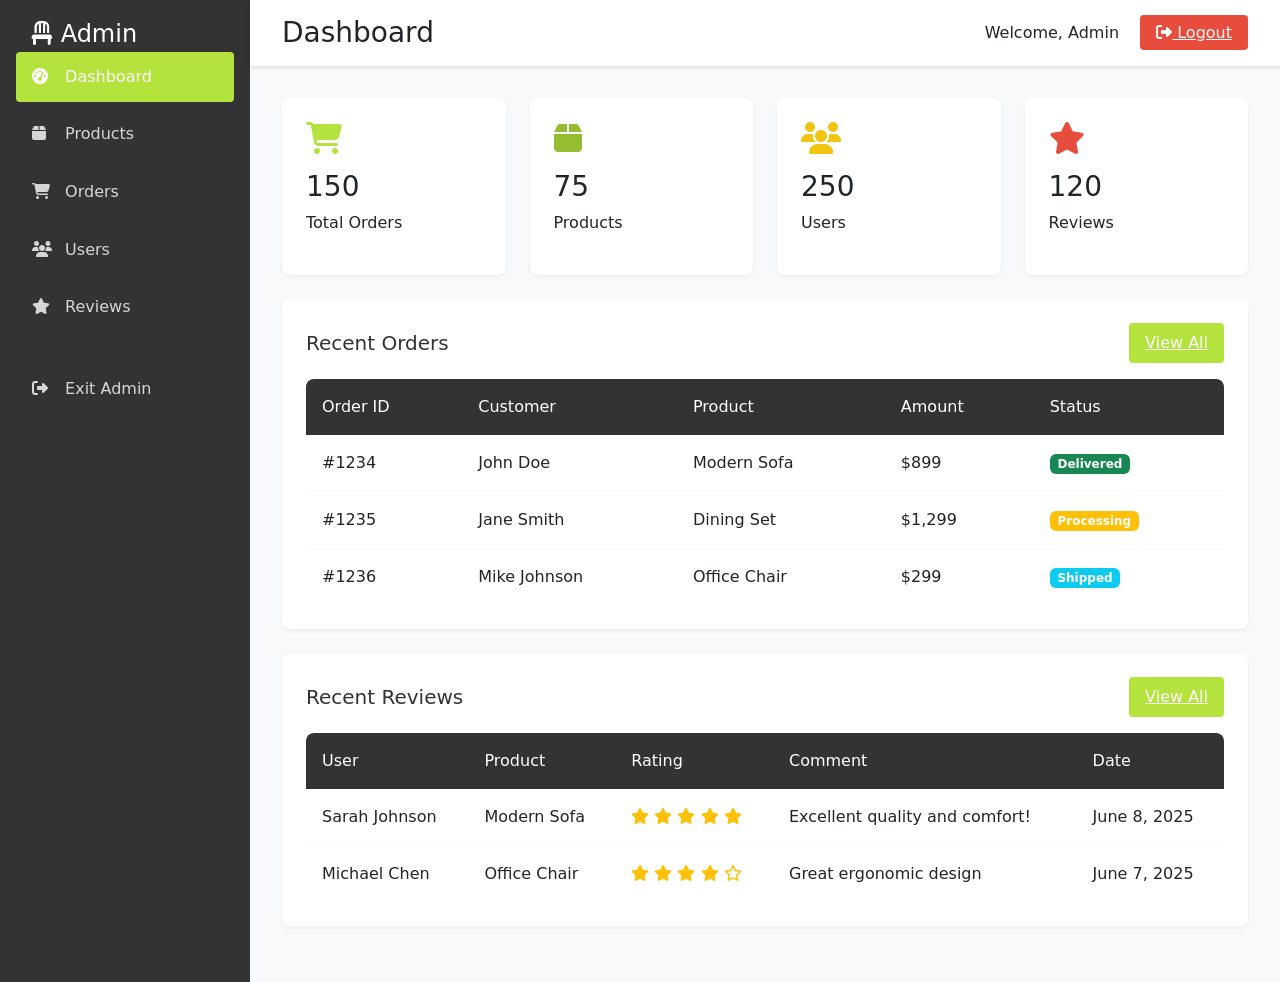
==== admin/index.html @ de06dd8b "Add admin dashboard pages and styles for product, order, and review management" ====
<!DOCTYPE html>
<html lang="en">
  <head>
    <meta charset="UTF-8" />
    <meta name="viewport" content="width=device-width, initial-scale=1.0" />
    <title>Admin Dashboard - Modern Furniture Store</title>
    <!-- Bootstrap 5 CSS -->
    <link
      href="https://cdn.jsdelivr.net/npm/bootstrap@5.3.0/dist/css/bootstrap.min.css"
      rel="stylesheet"
    />
    <!-- Font Awesome -->
    <link
      rel="stylesheet"
      href="https://cdnjs.cloudflare.com/ajax/libs/font-awesome/6.4.0/css/all.min.css"
    />
    <!-- Custom CSS -->
    <link rel="stylesheet" href="../assets/css/colors.css" />
    <link rel="stylesheet" href="../assets/css/admin/admin.css" />
  </head>
  <body>
    <div class="admin-wrapper">
      <!-- Sidebar -->
      <nav class="admin-sidebar">
        <a class="navbar-brand" href="index.html">
          <i class="fas fa-chair"></i> Admin
        </a>
        <ul class="nav flex-column">
          <li class="nav-item">
            <a class="nav-link active" href="index.html">
              <i class="fas fa-tachometer-alt"></i> Dashboard
            </a>
          </li>
          <li class="nav-item">
            <a class="nav-link" href="products.html">
              <i class="fas fa-box"></i> Products
            </a>
          </li>
          <li class="nav-item">
            <a class="nav-link" href="orders.html">
              <i class="fas fa-shopping-cart"></i> Orders
            </a>
          </li>
          <li class="nav-item">
            <a class="nav-link" href="users.html">
              <i class="fas fa-users"></i> Users
            </a>
          </li>
          <li class="nav-item">
            <a class="nav-link" href="reviews.html">
              <i class="fas fa-star"></i> Reviews
            </a>
          </li>
          <li class="nav-item mt-4">
            <a class="nav-link" href="../index.html">
              <i class="fas fa-sign-out-alt"></i> Exit Admin
            </a>
          </li>
        </ul>
      </nav>

      <!-- Main Content -->
      <main class="admin-main">
        <!-- Header -->
        <header class="admin-header">
          <h1 class="h3 m-0">Dashboard</h1>
          <div class="admin-header-right">
            <span class="me-3">Welcome, Admin</span>
            <a href="#" class="admin-btn admin-btn-danger">
              <i class="fas fa-sign-out-alt"></i> Logout
            </a>
          </div>
        </header>

        <!-- Stats Row -->
        <div class="row">
          <div class="col-md-3">
            <div class="stats-card primary">
              <i class="fas fa-shopping-cart"></i>
              <h3>150</h3>
              <p>Total Orders</p>
            </div>
          </div>
          <div class="col-md-3">
            <div class="stats-card success">
              <i class="fas fa-box"></i>
              <h3>75</h3>
              <p>Products</p>
            </div>
          </div>
          <div class="col-md-3">
            <div class="stats-card warning">
              <i class="fas fa-users"></i>
              <h3>250</h3>
              <p>Users</p>
            </div>
          </div>
          <div class="col-md-3">
            <div class="stats-card danger">
              <i class="fas fa-star"></i>
              <h3>120</h3>
              <p>Reviews</p>
            </div>
          </div>
        </div>

        <!-- Recent Orders -->
        <div class="admin-card">
          <div class="admin-card-header">
            <h2 class="admin-card-title">Recent Orders</h2>
            <a href="orders.html" class="admin-btn admin-btn-primary"
              >View All</a
            >
          </div>
          <div class="table-responsive">
            <table class="admin-table">
              <thead>
                <tr>
                  <th>Order ID</th>
                  <th>Customer</th>
                  <th>Product</th>
                  <th>Amount</th>
                  <th>Status</th>
                </tr>
              </thead>
              <tbody>
                <tr>
                  <td>#1234</td>
                  <td>John Doe</td>
                  <td>Modern Sofa</td>
                  <td>$899</td>
                  <td><span class="badge bg-success">Delivered</span></td>
                </tr>
                <tr>
                  <td>#1235</td>
                  <td>Jane Smith</td>
                  <td>Dining Set</td>
                  <td>$1,299</td>
                  <td><span class="badge bg-warning">Processing</span></td>
                </tr>
                <tr>
                  <td>#1236</td>
                  <td>Mike Johnson</td>
                  <td>Office Chair</td>
                  <td>$299</td>
                  <td><span class="badge bg-info">Shipped</span></td>
                </tr>
              </tbody>
            </table>
          </div>
        </div>

        <!-- Recent Reviews -->
        <div class="admin-card">
          <div class="admin-card-header">
            <h2 class="admin-card-title">Recent Reviews</h2>
            <a href="reviews.html" class="admin-btn admin-btn-primary"
              >View All</a
            >
          </div>
          <div class="table-responsive">
            <table class="admin-table">
              <thead>
                <tr>
                  <th>User</th>
                  <th>Product</th>
                  <th>Rating</th>
                  <th>Comment</th>
                  <th>Date</th>
                </tr>
              </thead>
              <tbody>
                <tr>
                  <td>Sarah Johnson</td>
                  <td>Modern Sofa</td>
                  <td>
                    <i class="fas fa-star text-warning"></i>
                    <i class="fas fa-star text-warning"></i>
                    <i class="fas fa-star text-warning"></i>
                    <i class="fas fa-star text-warning"></i>
                    <i class="fas fa-star text-warning"></i>
                  </td>
                  <td>Excellent quality and comfort!</td>
                  <td>June 8, 2025</td>
                </tr>
                <tr>
                  <td>Michael Chen</td>
                  <td>Office Chair</td>
                  <td>
                    <i class="fas fa-star text-warning"></i>
                    <i class="fas fa-star text-warning"></i>
                    <i class="fas fa-star text-warning"></i>
                    <i class="fas fa-star text-warning"></i>
                    <i class="far fa-star text-warning"></i>
                  </td>
                  <td>Great ergonomic design</td>
                  <td>June 7, 2025</td>
                </tr>
              </tbody>
            </table>
          </div>
        </div>
      </main>
    </div>

    <!-- Bootstrap JS -->
    <script src="https://cdn.jsdelivr.net/npm/bootstrap@5.3.0/dist/js/bootstrap.bundle.min.js"></script>
  </body>
</html>
---- assets/css/colors.css ----
:root {
    --primary-color: #333333;
    --secondary-color: #666666;
    --accent-color: #B4E33D;
    --text-color: #333333;
    --background-color: #FFFFFF;
    --footer-background: #F8F9FA;
    --card-background: #FFF8E7;
    --button-hover: #95BD32;
}
---- assets/css/admin/admin.css ----
/* Admin Dashboard Styles */
:root {
    --admin-primary: #333333;
    --admin-secondary: #666666;
    --admin-accent: #B4E33D;
    --admin-success: #95BD32;
    --admin-warning: #f1c40f;
    --admin-danger: #e74c3c;
    --admin-light: #F8F9FA;
    --admin-dark: #333333;
}

/* Admin Layout */
.admin-wrapper {
    display: flex;
    min-height: 100vh;
}

/* Sidebar */
.admin-sidebar {
    width: 250px;
    background-color: var(--admin-primary);
    color: white;
    padding: 1rem;
}

.admin-sidebar .navbar-brand {
    color: white;
    font-size: 1.5rem;
    padding: 1rem;
    margin-bottom: 2rem;
}

.admin-sidebar .nav-link {
    color: rgba(255, 255, 255, 0.8);
    padding: 0.8rem 1rem;
    margin-bottom: 0.5rem;
    border-radius: 0.25rem;
    transition: all 0.3s ease;
}

.admin-sidebar .nav-link:hover,
.admin-sidebar .nav-link.active {
    background-color: var(--admin-accent);
    color: white;
}

.admin-sidebar .nav-link i {
    margin-right: 0.5rem;
    width: 20px;
}

/* Main Content */
.admin-main {
    flex: 1;
    background-color: var(--admin-light);
    padding: 2rem;
}

.admin-header {
    background-color: white;
    padding: 1rem 2rem;
    margin: -2rem -2rem 2rem;
    box-shadow: 0 2px 4px rgba(0,0,0,0.1);
    display: flex;
    justify-content: space-between;
    align-items: center;
}

/* Cards */
.admin-card {
    background: white;
    border-radius: 0.5rem;
    padding: 1.5rem;
    margin-bottom: 1.5rem;
    box-shadow: 0 2px 4px rgba(0,0,0,0.05);
}

.admin-card-header {
    display: flex;
    justify-content: space-between;
    align-items: center;
    margin-bottom: 1rem;
}

.admin-card-title {
    font-size: 1.25rem;
    color: var(--admin-dark);
    margin: 0;
}

/* Stats Card */
.stats-card {
    background: white;
    border-radius: 0.5rem;
    padding: 1.5rem;
    margin-bottom: 1.5rem;
    box-shadow: 0 2px 4px rgba(0,0,0,0.05);
    transition: transform 0.3s ease;
}

.stats-card:hover {
    transform: translateY(-5px);
}

.stats-card i {
    font-size: 2rem;
    margin-bottom: 1rem;
}

.stats-card.primary i { color: var(--admin-accent); }
.stats-card.success i { color: var(--admin-success); }
.stats-card.warning i { color: var(--admin-warning); }
.stats-card.danger i { color: var(--admin-danger); }

/* Tables */
.admin-table {
    width: 100%;
    background: white;
    border-radius: 0.5rem;
    overflow: hidden;
}

.admin-table th {
    background-color: var(--admin-primary);
    color: white;
    padding: 1rem;
    font-weight: 500;
}

.admin-table td {
    padding: 1rem;
    border-bottom: 1px solid var(--admin-light);
}

.admin-table tr:last-child td {
    border-bottom: none;
}

/* Forms */
.admin-form-group {
    margin-bottom: 1.5rem;
}

.admin-form-label {
    display: block;
    margin-bottom: 0.5rem;
    color: var(--admin-dark);
    font-weight: 500;
}

.admin-form-control {
    width: 100%;
    padding: 0.75rem;
    border: 1px solid #ddd;
    border-radius: 0.25rem;
    transition: border-color 0.3s ease;
}

.admin-form-control:focus {
    border-color: var(--admin-accent);
    outline: none;
}

/* Buttons */
.admin-btn {
    padding: 0.5rem 1rem;
    border-radius: 0.25rem;
    border: none;
    cursor: pointer;
    transition: all 0.3s ease;
}

.admin-btn-primary {
    background-color: var(--admin-accent);
    color: white;
}

.admin-btn-success {
    background-color: var(--admin-success);
    color: white;
}

.admin-btn-warning {
    background-color: var(--admin-warning);
    color: white;
}

.admin-btn-danger {
    background-color: var(--admin-danger);
    color: white;
}

.admin-btn:hover {
    opacity: 0.9;
    transform: translateY(-1px);
}
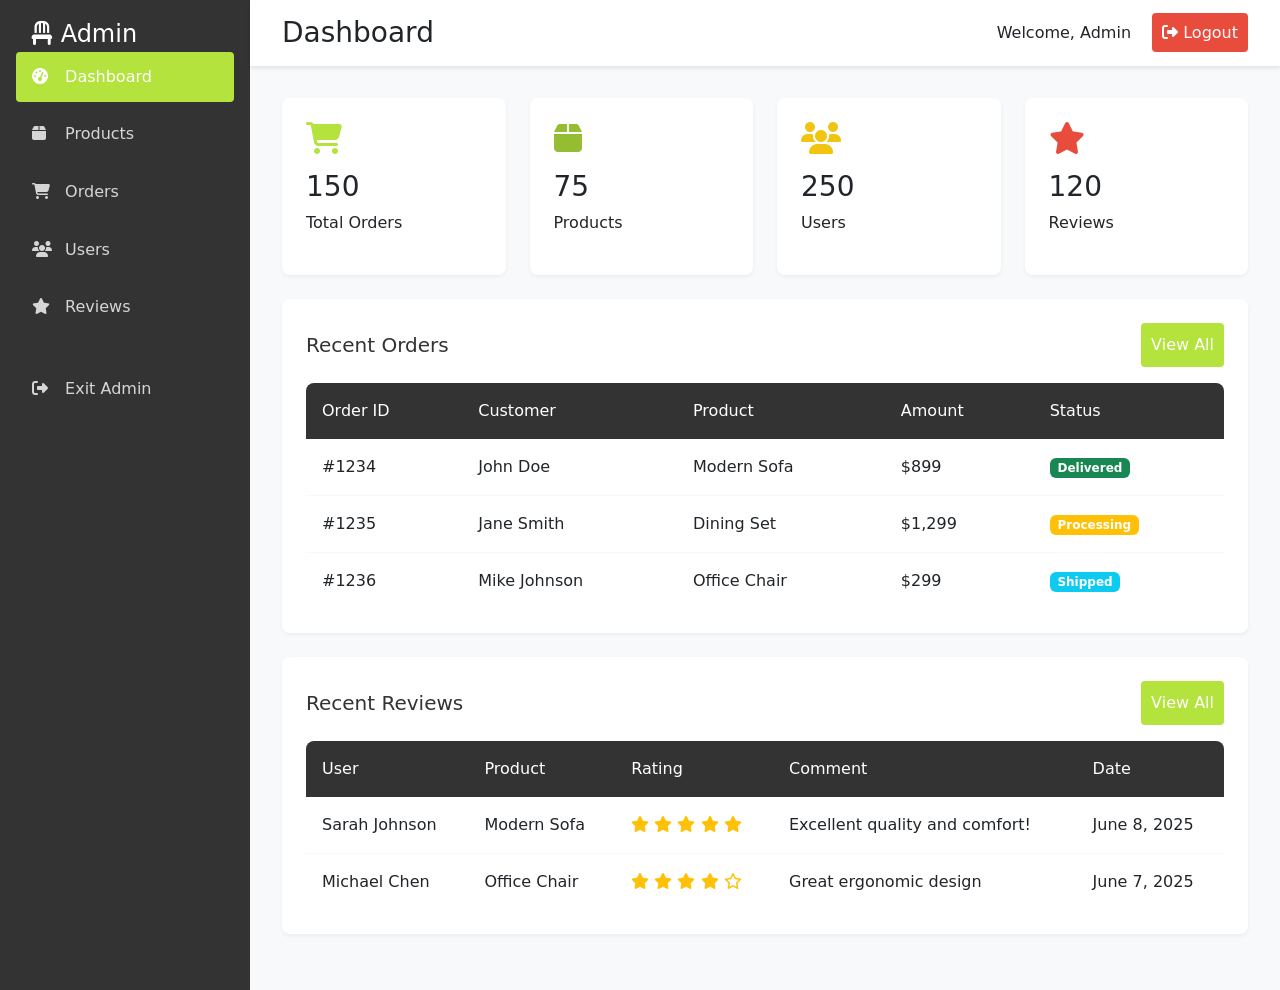
==== commit ca58e662: "Refactor button styles across admin pages for consistency and improved usability" ====
--- a/admin/index.html
+++ b/admin/index.html
@@ -66,7 +66,7 @@
           <h1 class="h3 m-0">Dashboard</h1>
           <div class="admin-header-right">
             <span class="me-3">Welcome, Admin</span>
-            <a href="#" class="admin-btn admin-btn-danger">
+            <a href="#" class="admin-btn admin-btn-danger btn-sm">
               <i class="fas fa-sign-out-alt"></i> Logout
             </a>
           </div>
--- a/assets/css/admin/admin.css
+++ b/assets/css/admin/admin.css
@@ -10,6 +10,10 @@
     --admin-dark: #333333;
 }
 
+a{
+    text-decoration: none;
+}
+
 /* Admin Layout */
 .admin-wrapper {
     display: flex;
@@ -164,11 +168,11 @@
 
 /* Buttons */
 .admin-btn {
-    padding: 0.5rem 1rem;
     border-radius: 0.25rem;
     border: none;
     cursor: pointer;
     transition: all 0.3s ease;
+    padding: 10px;
 }
 
 .admin-btn-primary {
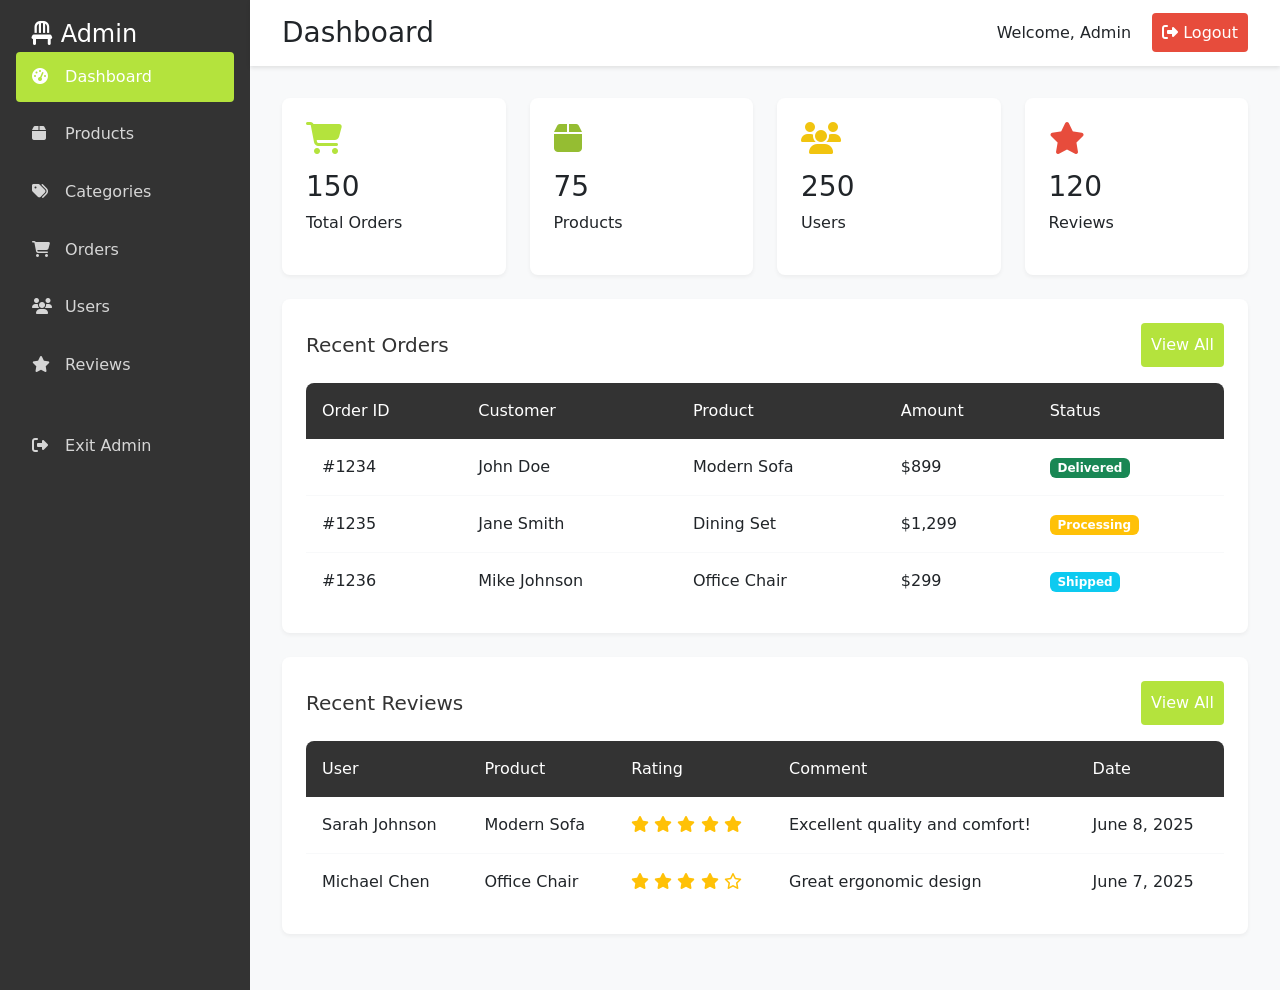
==== commit 797a7229: "Add category management page with favicon and navigation links" ====
--- a/admin/index.html
+++ b/admin/index.html
@@ -4,6 +4,27 @@
     <meta charset="UTF-8" />
     <meta name="viewport" content="width=device-width, initial-scale=1.0" />
     <title>Admin Dashboard - Modern Furniture Store</title>
+
+    <!-- Favicon -->
+    <link
+      rel="apple-touch-icon"
+      sizes="180x180"
+      href="../assets/img/favicon_io/apple-touch-icon.png"
+    />
+    <link
+      rel="icon"
+      type="image/png"
+      sizes="32x32"
+      href="../assets/img/favicon_io/favicon-32x32.png"
+    />
+    <link
+      rel="icon"
+      type="image/png"
+      sizes="16x16"
+      href="../assets/img/favicon_io/favicon-16x16.png"
+    />
+    <link rel="manifest" href="../assets/img/favicon_io/site.webmanifest" />
+
     <!-- Bootstrap 5 CSS -->
     <link
       href="https://cdn.jsdelivr.net/npm/bootstrap@5.3.0/dist/css/bootstrap.min.css"
@@ -37,6 +58,11 @@
             </a>
           </li>
           <li class="nav-item">
+            <a class="nav-link" href="categories.html">
+              <i class="fas fa-tags"></i> Categories
+            </a>
+          </li>
+          <li class="nav-item">
             <a class="nav-link" href="orders.html">
               <i class="fas fa-shopping-cart"></i> Orders
             </a>
